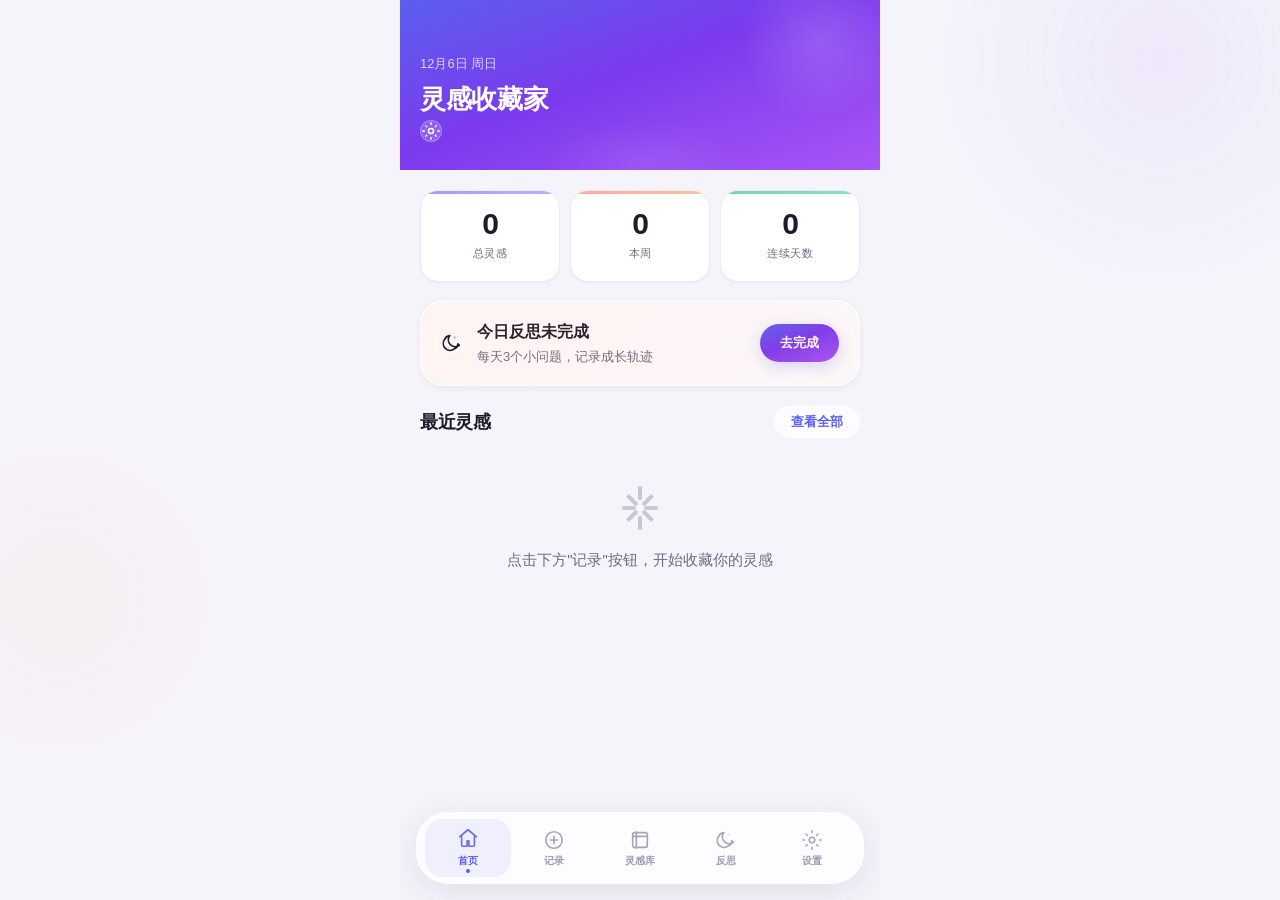
==== index.html @ c8e8cf6b "Initial commit: 灵感收藏家 PWA + Python proxy server - PWA frontend (HTML/CSS/JS) with Service Worker v14" ====
<!DOCTYPE html>
<html lang="zh-CN">
<head>
  <meta charset="UTF-8">
  <meta name="viewport" content="width=device-width, initial-scale=1.0, maximum-scale=1.0, user-scalable=no, viewport-fit=cover">
  <meta name="theme-color" content="#5B5FEF">
  <meta name="apple-mobile-web-app-capable" content="yes">
  <meta name="apple-mobile-web-app-status-bar-style" content="black-translucent">
  <title>灵感收藏家</title>
  <link rel="manifest" href="manifest.json">
  <link rel="stylesheet" href="css/style.css">
</head>
<body>
  <div id="app">
    <!-- ========== 首页 ========== -->
    <section class="page page--home active" id="page-home">
      <header class="page__header">
        <div class="header__greeting">
          <p class="header__date" id="home-date"></p>
          <h1 class="header__title">灵感收藏家</h1>
        </div>
        <div class="header__avatar" onclick="switchPage('settings')" data-icon="gear"></div>
      </header>

      <div class="page__body">
        <!-- 统计卡片 -->
        <div class="stats-row">
          <div class="stat-card">
            <span class="stat-card__num" id="stat-total">0</span>
            <span class="stat-card__label">总灵感</span>
          </div>
          <div class="stat-card">
            <span class="stat-card__num" id="stat-week">0</span>
            <span class="stat-card__label">本周</span>
          </div>
          <div class="stat-card">
            <span class="stat-card__num" id="stat-streak">0</span>
            <span class="stat-card__label">连续天数</span>
          </div>
        </div>

        <!-- 每日反思提醒 -->
        <div class="reminder-card" id="reminder-card">
          <div class="reminder-card__icon" data-icon="moon"></div>
          <div class="reminder-card__body">
            <h3>今日反思未完成</h3>
            <p>每天3个小问题，记录成长轨迹</p>
          </div>
          <button class="reminder-card__btn" onclick="switchPage('reflect')">去完成</button>
        </div>

        <!-- 最近灵感 -->
        <div class="section">
          <div class="section__head">
            <h2 class="section__title">最近灵感</h2>
            <button class="section__more" onclick="switchPage('library')">查看全部</button>
          </div>
          <div class="inspiration-list" id="home-recent-list">
            <!-- JS动态生成 -->
          </div>
        </div>
      </div>
    </section>

    <!-- ========== 快速记录 ========== -->
    <section class="page page--capture" id="page-capture">
      <header class="page__header">
        <h1 class="header__title">快速记录</h1>
      </header>

      <div class="page__body">
        <!-- 输入方式选择 -->
        <div class="capture-tabs">
          <button class="capture-tab active" data-tab="text">
            <span class="capture-tab__icon" data-icon="pen"></span>
            <span>文字</span>
          </button>
          <button class="capture-tab" data-tab="voice">
            <span class="capture-tab__icon" data-icon="mic"></span>
            <span>语音</span>
          </button>
          <button class="capture-tab" data-tab="image">
            <span class="capture-tab__icon" data-icon="photo"></span>
            <span>图片</span>
          </button>
        </div>

        <!-- 文字输入面板 -->
        <div class="capture-panel active" id="panel-text">
          <textarea class="capture-textarea" id="capture-text-input" placeholder="记录此刻的灵感、想法或见闻...&#10;粘贴链接会自动提取网页内容" rows="5"></textarea>
          <div class="capture-meta">
            <span class="capture-category-hint" id="text-category-hint">输入内容后将自动推荐分类</span>
          </div>
          <!-- 链接预览区域 -->
          <div class="link-preview" id="link-preview" style="display:none;">
            <div class="link-preview__loading">
              <span class="link-preview__spinner"></span>
              <span id="link-preview-status">正在解析链接内容...</span>
            </div>
            <div class="link-preview__card" id="link-preview-card" style="display:none;">
              <img class="link-preview__img" id="link-preview-img" alt="" onerror="this.style.display='none'">
              <div class="link-preview__body">
                <div class="link-preview__source" id="link-preview-source"></div>
                <h4 class="link-preview__title" id="link-preview-title"></h4>
                <p class="link-preview__desc" id="link-preview-desc"></p>
              </div>
            </div>
            <div class="link-preview__ai" id="link-preview-ai" style="display:none;">
              <span class="link-preview__ai-icon" data-icon="sparkle"></span>
              <span class="link-preview__ai-text">AI 正在分析内容...</span>
            </div>
          </div>
        </div>

        <!-- 语音输入面板 -->
        <div class="capture-panel" id="panel-voice">
          <div class="voice-area">
            <button class="voice-btn" id="voice-btn">
              <span class="voice-btn__icon" data-icon="mic"></span>
            </button>
            <p class="voice-area__hint" id="voice-hint">点击开始语音输入</p>
            <div class="voice-wave" id="voice-wave" style="display:none;">
              <span></span><span></span><span></span><span></span><span></span>
            </div>
            <div class="voice-result" id="voice-result" style="display:none;"></div>
          </div>
        </div>

        <!-- 图片输入面板 -->
        <div class="capture-panel" id="panel-image">
          <div class="image-area">
            <label class="image-upload">
              <input type="file" accept="image/*" id="image-input" hidden>
              <div class="image-upload__placeholder">
                <span class="image-upload__icon" data-icon="camera"></span>
                <p>点击拍照或选择图片</p>
              </div>
            </label>
            <div class="image-preview" id="image-preview" style="display:none;">
              <img id="image-preview-img" alt="预览">
              <button class="image-preview__remove" onclick="removeImage()" data-icon="x" data-icon-size="14"></button>
            </div>
            <textarea class="capture-textarea capture-textarea--sm" id="image-desc-input" placeholder="给图片加句描述（可选）..." rows="2"></textarea>
          </div>
        </div>

        <!-- 分类选择 -->
        <div class="category-picker">
          <label class="category-picker__label">分类</label>
          <div class="category-chips" id="category-chips">
            <!-- JS动态生成 -->
          </div>
        </div>

        <!-- 保存按钮 -->
        <button class="save-btn" id="save-btn" onclick="saveInspiration()">
          <span>保存灵感</span>
        </button>
      </div>
    </section>

    <!-- ========== 灵感库 ========== -->
    <section class="page page--library" id="page-library">
      <header class="page__header">
        <div class="header__row">
          <h1 class="header__title">灵感库</h1>
          <div class="header__actions">
            <button class="header__summary-btn" id="export-mode-btn" onclick="toggleExportMode()">
              <span class="summary-mode-btn__icon" data-icon="export_icon"></span>
              <span class="summary-mode-btn__text">导出</span>
            </button>
            <button class="header__summary-btn" id="summary-mode-btn" onclick="toggleSummaryMode()">
              <span class="summary-mode-btn__icon" data-icon="sparkle"></span>
              <span class="summary-mode-btn__text">AI总结</span>
            </button>
          </div>
        </div>
      </header>

      <div class="page__body">
        <!-- 搜索框 -->
        <div class="search-bar">
          <span class="search-bar__icon" data-icon="search"></span>
          <input type="text" id="search-input" placeholder="搜索灵感内容...">
        </div>

        <!-- 分类筛选 -->
        <div class="filter-chips" id="filter-chips">
          <button class="filter-chip active" data-filter="all">全部</button>
          <!-- JS动态生成其余分类 -->
        </div>

        <!-- 总结模式提示条 -->
        <div class="summary-banner" id="summary-banner" style="display:none;">
          <span class="summary-banner__icon" data-icon="sparkle"></span>
          <span>总结模式已开启 — 点击卡片选择要总结的灵感</span>
          <button class="summary-banner__close" onclick="toggleSummaryMode()">退出</button>
        </div>

        <!-- 导出模式提示条 -->
        <div class="summary-banner summary-banner--export" id="export-banner" style="display:none;">
          <span class="summary-banner__icon" data-icon="export_icon"></span>
          <span>导出模式已开启 — 点击卡片选择要导出的灵感</span>
          <button class="summary-banner__close" onclick="toggleExportMode()">退出</button>
        </div>

        <!-- 灵感列表 -->
        <div class="inspiration-list inspiration-list--full" id="library-list">
          <!-- JS动态生成 -->
        </div>

        <!-- 空状态 -->
        <div class="empty-state" id="library-empty" style="display:none;">
          <span class="empty-state__icon" data-icon="inbox" data-icon-size="48"></span>
          <p>还没有灵感，去记录第一个吧！</p>
        </div>

        <!-- 总结结果面板 -->
        <div class="summary-result" id="summary-result" style="display:none;">
          <div class="summary-result__head">
            <h3 class="summary-result__title">AI 总结</h3>
            <div class="summary-result__head-actions">
              <button class="summary-result__copy-btn" onclick="copySummaryResult()" title="复制总结" data-icon="copy" data-icon-size="16"></button>
              <button class="summary-result__close" onclick="closeSummaryResult()" title="关闭" data-icon="x" data-icon-size="16"></button>
            </div>
          </div>
          <div class="summary-result__body" id="summary-result-body"></div>
          <div class="summary-result__actions">
            <button class="summary-result__btn summary-result__btn--save" onclick="saveSummaryAsInspiration()" data-icon="book">保存为灵感</button>
          </div>
        </div>
      </div>

      <!-- 总结模式底部操作栏 -->
      <div class="summary-bar" id="summary-bar" style="display:none;">
        <span class="summary-bar__count" id="summary-bar-count">已选 0 条</span>
        <button class="summary-bar__btn" id="summary-bar-btn" disabled onclick="generateBatchSummary()">
          <span class="summary-bar__btn-icon" data-icon="sparkle"></span>
          生成总结
        </button>
      </div>

      <!-- 导出模式底部操作栏 -->
      <div class="summary-bar summary-bar--export" id="export-bar" style="display:none;">
        <span class="summary-bar__count" id="export-bar-count">已选 0 条</span>
        <div class="summary-bar__btns">
          <button class="summary-bar__btn summary-bar__btn--md" id="export-bar-md-btn" disabled onclick="batchDownloadMarkdown()">
            <span class="summary-bar__btn-icon" data-icon="document"></span>
            下载MD
          </button>
          <button class="summary-bar__btn summary-bar__btn--obsidian" id="export-bar-obsidian-btn" disabled onclick="batchExportToObsidian()">
            <span class="summary-bar__btn-icon" data-icon="book"></span>
            导出到Obsidian
          </button>
        </div>
      </div>
    </section>

    <!-- ========== 每日反思 ========== -->
    <section class="page page--reflect" id="page-reflect">
      <header class="page__header">
        <h1 class="header__title">每日反思</h1>
      </header>

      <div class="page__body">
        <div class="reflect-date" id="reflect-date"></div>

        <div class="reflect-questions" id="reflect-questions">
          <!-- JS动态生成 -->
        </div>

        <button class="save-btn" id="reflect-save-btn" onclick="saveReflection()">
          <span>保存今日反思</span>
        </button>

        <!-- 历史反思 -->
        <div class="section" style="margin-top:24px;">
          <h2 class="section__title">历史反思</h2>
          <div class="reflect-history" id="reflect-history">
            <!-- JS动态生成 -->
          </div>
        </div>
      </div>
    </section>

    <!-- ========== 设置 ========== -->
    <section class="page page--settings" id="page-settings">
      <header class="page__header">
        <h1 class="header__title">设置</h1>
      </header>

      <div class="page__body">
        <!-- AI 设置 -->
        <div class="settings-group">
          <div class="settings-group__title">AI 智能分析</div>
          <div class="settings-card">
            <div class="settings-row">
              <div class="settings-row__info">
                <span class="settings-row__label">启用 AI 分析</span>
                <span class="settings-row__desc">使用 DeepSeek 进行语义分类和内容摘要</span>
              </div>
              <label class="switch">
                <input type="checkbox" id="setting-ai-enabled" checked>
                <span class="switch__slider"></span>
              </label>
            </div>
            <div class="settings-row">
              <div class="settings-row__info">
                <span class="settings-row__label">启用 AI 批量总结</span>
                <span class="settings-row__desc">在灵感库中可选中多条灵感，生成智能总结（默认关闭）</span>
              </div>
              <label class="switch">
                <input type="checkbox" id="setting-batch-summary">
                <span class="switch__slider"></span>
              </label>
            </div>
          </div>

          <div class="settings-card">
            <div class="settings-row settings-row--column">
              <div class="settings-row__info">
                <span class="settings-row__label">DeepSeek API Key</span>
                <span class="settings-row__desc">在 platform.deepseek.com 获取，仅存储在本地</span>
              </div>
              <div class="api-key-input">
                <input type="password" id="setting-api-key" placeholder="sk-xxxxxxxx..." autocomplete="off">
                <button class="api-key-input__toggle" id="api-key-toggle-btn" onclick="toggleApiKeyVisibility()" data-icon="eye"></button>
              </div>
              <div class="api-key-actions">
                <button class="api-key-actions__btn api-key-actions__btn--test" id="test-api-btn" onclick="testApiConnection()">测试连接</button>
                <button class="api-key-actions__btn api-key-actions__btn--save" onclick="saveApiKey()">保存</button>
              </div>
              <div class="api-key-status" id="api-key-status"></div>
            </div>
          </div>
        </div>

        <!-- Obsidian 知识库 -->
        <div class="settings-group">
          <div class="settings-group__title">Obsidian 知识库</div>
          <div class="settings-card">
            <div class="settings-row">
              <div class="settings-row__info">
                <span class="settings-row__label">启用 Obsidian 导出</span>
                <span class="settings-row__desc">将灵感导出为 Markdown 笔记到 Obsidian（需安装 Obsidian App）</span>
              </div>
              <label class="switch">
                <input type="checkbox" id="setting-obsidian-enabled">
                <span class="switch__slider"></span>
              </label>
            </div>
            <div class="settings-row settings-row--column">
              <div class="settings-row__info">
                <span class="settings-row__label">Vault 名称</span>
                <span class="settings-row__desc">Obsidian 中打开的库名称（区分大小写，留空则用当前打开的库）</span>
              </div>
              <input type="text" id="setting-obsidian-vault" placeholder="例如：MyVault" autocomplete="off" style="width:100%;padding:10px 14px;border-radius:var(--r-sm);border:1px solid var(--border);background:var(--glass-bg);font-size:14px;color:var(--text-primary);margin-top:8px;">
            </div>
            <div class="settings-row settings-row--column">
              <div class="settings-row__info">
                <span class="settings-row__label">笔记目录</span>
                <span class="settings-row__desc">笔记存放的文件夹路径（留空则放根目录，如：灵感收藏/每日）</span>
              </div>
              <input type="text" id="setting-obsidian-folder" placeholder="例如：灵感收藏" autocomplete="off" style="width:100%;padding:10px 14px;border-radius:var(--r-sm);border:1px solid var(--border);background:var(--glass-bg);font-size:14px;color:var(--text-primary);margin-top:8px;">
            </div>
            <div class="api-key-actions">
              <button class="api-key-actions__btn api-key-actions__btn--test" onclick="testObsidianUri()">测试连接</button>
              <button class="api-key-actions__btn api-key-actions__btn--save" onclick="saveObsidianSettings()">保存</button>
            </div>
            <div class="api-key-status" id="obsidian-status"></div>
          </div>
        </div>

        <!-- 关于 -->
        <div class="settings-group">
          <div class="settings-group__title">关于</div>
          <div class="settings-card">
            <div class="settings-row">
              <span class="settings-row__label">版本</span>
              <span class="settings-row__value">v2.0</span>
            </div>
            <div class="settings-row">
              <span class="settings-row__label">AI 引擎</span>
              <span class="settings-row__value" id="settings-ai-engine">未配置</span>
            </div>
            <div class="settings-row">
              <span class="settings-row__label">数据存储</span>
              <span class="settings-row__value">本地浏览器</span>
            </div>
            <div class="settings-row">
              <span class="settings-row__label">页面地址</span>
              <span class="settings-row__value" id="settings-page-url" style="font-size:12px;word-break:break-all">--</span>
            </div>
          </div>
        </div>

        <!-- 链接解析诊断 -->
        <div class="settings-group">
          <div class="settings-group__title">链接解析诊断</div>
          <div class="settings-card">
            <button class="settings-action-btn" onclick="runLinkDiagnostic()"><span class="btn-icon" data-icon="stethoscope"></span> 运行链接解析诊断</button>
            <div id="diagnostic-result" style="display:none;margin-top:12px;padding:12px;border-radius:12px;background:var(--glass-bg);font-size:13px;line-height:1.8;white-space:pre-wrap;word-break:break-all;"></div>
          </div>
          <div class="settings-card">
            <button class="settings-action-btn settings-action-btn--danger" onclick="forceResetApp()"><span class="btn-icon" data-icon="refresh"></span> 强制重置应用（清除SW+缓存）</button>
          </div>
        </div>

        <!-- 数据管理 -->
        <div class="settings-group">
          <div class="settings-group__title">数据管理</div>
          <div class="settings-card">
            <button class="settings-action-btn" onclick="exportData()"><span class="btn-icon" data-icon="export_icon"></span> 导出全部数据</button>
            <button class="settings-action-btn settings-action-btn--danger" onclick="clearAllData()"><span class="btn-icon" data-icon="trash"></span> 清空所有数据</button>
          </div>
        </div>
      </div>
    </section>

    <!-- ========== 底部导航 ========== -->
    <nav class="bottom-nav">
      <button class="nav-item active" data-page="home" onclick="switchPage('home')">
        <span class="nav-item__icon" data-icon="home"></span>
        <span class="nav-item__label">首页</span>
      </button>
      <button class="nav-item" data-page="capture" onclick="switchPage('capture')">
        <span class="nav-item__icon" data-icon="plus"></span>
        <span class="nav-item__label">记录</span>
      </button>
      <button class="nav-item" data-page="library" onclick="switchPage('library')">
        <span class="nav-item__icon" data-icon="book"></span>
        <span class="nav-item__label">灵感库</span>
      </button>
      <button class="nav-item" data-page="reflect" onclick="switchPage('reflect')">
        <span class="nav-item__icon" data-icon="moon"></span>
        <span class="nav-item__label">反思</span>
      </button>
      <button class="nav-item" data-page="settings" onclick="switchPage('settings')">
        <span class="nav-item__icon" data-icon="gear"></span>
        <span class="nav-item__label">设置</span>
      </button>
    </nav>
  </div>

  <!-- Toast提示 -->
  <div class="toast" id="toast"></div>

  <script src="js/icons.js"></script>
  <script src="js/app.js"></script>
</body>
</html>
---- css/style.css ----
/* ========================================
   灵感收藏家 v3 — Glassmorphism+Neumorphism
   设计参考: awwwards 2026 trends
   ======================================== */

/* ===== 设计令牌 ===== */
:root {
  /* 主色 — 深邃靛紫 */
  --primary: #5B5FEF;
  --primary-dark: #4A4FD6;
  --primary-light: #8185F4;
  --primary-glow: rgba(91,95,239,0.12);

  /* 强调色 — 暖珊瑚 */
  --accent: #FF6B6B;
  --accent-light: #FF8E8E;

  /* 表面 */
  --bg: #F6F4FB;
  --bg-warm: #FDF7F2;
  --card: #FFFFFF;
  --card-hover: #FAFAFD;
  --glass: rgba(255,255,255,0.72);
  --glass-border: rgba(255,255,255,0.55);
  --glass-shadow: 0 8px 32px rgba(30,27,46,0.08);

  /* 文字 */
  --text: #1E1B2E;
  --text-secondary: #6E6A85;
  --text-tertiary: #9E9AB5;
  --text-inverse: #FFFFFF;

  /* 边框 */
  --border: #EDEAF3;
  --border-focus: #5B5FEF;

  /* 渐变 */
  --gradient-hero: linear-gradient(160deg, #5B5FEF 0%, #7C3AED 45%, #A855F7 100%);
  --gradient-warm: linear-gradient(135deg, #FF6B6B 0%, #FF9A56 100%);
  --gradient-success: linear-gradient(135deg, #10B981 0%, #34D399 100%);
  --gradient-card-1: linear-gradient(135deg, #EEF2FF 0%, #F5F3FF 100%);
  --gradient-card-2: linear-gradient(135deg, #FFF7ED 0%, #FFF1F2 100%);
  --gradient-card-3: linear-gradient(135deg, #F0FDF4 0%, #ECFEFF 100%);

  /* 阴影令牌 — neumorphism */
  --shadow-xs: 0 1px 2px rgba(30,27,46,0.05);
  --shadow-sm: 0 2px 8px rgba(30,27,46,0.06);
  --shadow-md: 0 4px 16px rgba(30,27,46,0.08);
  --shadow-lg: 0 8px 32px rgba(30,27,46,0.10);
  --shadow-xl: 0 16px 48px rgba(30,27,46,0.12);
  --shadow-neu: 6px 6px 16px rgba(30,27,46,0.08), -6px -6px 16px rgba(255,255,255,0.9);
  --shadow-neu-inset: inset 4px 4px 10px rgba(30,27,46,0.06), inset -4px -4px 10px rgba(255,255,255,0.8);
  --shadow-glow: 0 0 40px rgba(91,95,239,0.15);

  /* 圆角 */
  --r-xs: 8px;
  --r-sm: 12px;
  --r-md: 18px;
  --r-lg: 24px;
  --r-xl: 32px;
  --r-full: 9999px;

  /* 布局 */
  --nav-h: 72px;
  --safe-bottom: env(safe-area-inset-bottom, 0px);
  --page-pad: 20px;
  --max-w: 480px;
}

/* ===== 全局基础 ===== */
* {
  margin: 0;
  padding: 0;
  box-sizing: border-box;
  -webkit-tap-highlight-color: transparent;
}

html, body {
  height: 100%;
  overflow: hidden;
  font-family: -apple-system, BlinkMacSystemFont, 'Inter', 'SF Pro Display',
               'PingFang SC', 'Hiragino Sans GB', 'Microsoft YaHei',
               'Noto Sans SC', sans-serif;
  background: var(--bg);
  color: var(--text);
  -webkit-font-smoothing: antialiased;
  -moz-osx-font-smoothing: grayscale;
  user-select: none;
  font-size: 15px;
  line-height: 1.6;
}

/* 背景装饰 — 柔和光晕 */
body::before {
  content: '';
  position: fixed;
  top: -180px;
  right: -120px;
  width: 480px;
  height: 480px;
  background: radial-gradient(circle, rgba(124,58,237,0.06) 0%, transparent 70%);
  pointer-events: none;
  z-index: 0;
}

body::after {
  content: '';
  position: fixed;
  bottom: 100px;
  left: -140px;
  width: 400px;
  height: 400px;
  background: radial-gradient(circle, rgba(255,154,86,0.05) 0%, transparent 70%);
  pointer-events: none;
  z-index: 0;
}

#app {
  height: 100%;
  position: relative;
  max-width: var(--max-w);
  margin: 0 auto;
  background: var(--bg);
  overflow: hidden;
  z-index: 1;
}

/* ===== 玻璃质感 SVG 图标系统 ===== */
.glass-icon {
  display: inline-flex;
  align-items: center;
  justify-content: center;
  vertical-align: middle;
  flex-shrink: 0;
  position: relative;
}

.glass-icon svg {
  width: 100%;
  height: 100%;
  display: block;
}

.glass-icon--fallback {
  background: rgba(30,27,46,0.06);
  border-radius: 6px;
  font-size: 14px;
  font-weight: 700;
  color: var(--text-tertiary);
}

/* 按钮内联图标 */
.btn-icon {
  display: inline-flex;
  align-items: center;
  justify-content: center;
  vertical-align: middle;
  margin-right: 2px;
}

.btn-icon .glass-icon {
  width: 18px !important;
  height: 18px !important;
}

/* 图标在透明背景容器内（头部导航等） */
.header__avatar .glass-icon,
.nav-item .glass-icon {
  opacity: 0.9;
}

/* 分类芯片内的图标 */
.category-chip .glass-icon,
.filter-chip .glass-icon {
  width: 16px !important;
  height: 16px !important;
}

/* 卡片分类标签内的图标 */
.inspiration-card__category .glass-icon {
  width: 14px !important;
  height: 14px !important;
}

/* ===== 页面切换动画 ===== */
.page {
  position: absolute;
  top: 0;
  left: 0;
  right: 0;
  bottom: 0;
  display: none;
  flex-direction: column;
  background: var(--bg);
}

.page.active {
  display: flex;
  animation: pageIn 0.35s cubic-bezier(0.22, 0.61, 0.36, 1);
}

@keyframes pageIn {
  from { opacity: 0; transform: translateY(16px) scale(0.98); }
  to   { opacity: 1; transform: translateY(0) scale(1); }
}

/* ===== 页面头部 — 渐变英雄区 ===== */
.page__header {
  background: var(--gradient-hero);
  padding: 54px var(--page-pad) 28px;
  color: var(--text-inverse);
  flex-shrink: 0;
  position: relative;
  overflow: hidden;
}

/* 头部装饰光点 */
.page__header::before {
  content: '';
  position: absolute;
  top: -40px;
  right: -20px;
  width: 160px;
  height: 160px;
  background: radial-gradient(circle, rgba(255,255,255,0.15) 0%, transparent 70%);
  border-radius: 50%;
  pointer-events: none;
}

.page__header::after {
  content: '';
  position: absolute;
  bottom: -30px;
  left: 30%;
  width: 200px;
  height: 80px;
  background: radial-gradient(ellipse, rgba(255,255,255,0.08) 0%, transparent 70%);
  pointer-events: none;
}

.header__title {
  font-size: 26px;
  font-weight: 800;
  letter-spacing: -0.3px;
  position: relative;
  z-index: 1;
}

.header__date {
  font-size: 13px;
  opacity: 0.75;
  margin-bottom: 4px;
  font-weight: 500;
  font-variant-numeric: tabular-nums;
  position: relative;
  z-index: 1;
}

.header__greeting {
  flex: 1;
  position: relative;
  z-index: 1;
}

.header__avatar {
  width: 44px;
  height: 44px;
  border-radius: 50%;
  background: rgba(255,255,255,0.18);
  backdrop-filter: blur(10px);
  -webkit-backdrop-filter: blur(10px);
  border: 1px solid rgba(255,255,255,0.25);
  display: flex;
  align-items: center;
  justify-content: center;
  font-size: 20px;
  flex-shrink: 0;
  cursor: pointer;
  transition: transform 0.2s, background 0.2s;
  position: relative;
  z-index: 1;
}

.header__avatar:active {
  transform: scale(0.92);
  background: rgba(255,255,255,0.28);
}

/* ===== 页面主体 ===== */
.page__body {
  flex: 1;
  overflow-y: auto;
  -webkit-overflow-scrolling: touch;
  padding: var(--page-pad) var(--page-pad) calc(var(--nav-h) + var(--safe-bottom) + 24px);
  scroll-behavior: smooth;
}

.page__body::-webkit-scrollbar { display: none; }

/* ===== 统计卡片 ===== */
.stats-row {
  display: grid;
  grid-template-columns: repeat(3, 1fr);
  gap: 10px;
  margin-bottom: 18px;
}

.stat-card {
  background: var(--card);
  border-radius: var(--r-md);
  padding: 18px 10px;
  text-align: center;
  box-shadow: var(--shadow-xs);
  border: 1px solid var(--border);
  transition: transform 0.2s, box-shadow 0.2s;
  position: relative;
  overflow: hidden;
}

.stat-card::after {
  content: '';
  position: absolute;
  top: 0;
  left: 0;
  right: 0;
  height: 3px;
  border-radius: 3px 3px 0 0;
  opacity: 0.6;
}

.stat-card:first-child::after  { background: linear-gradient(90deg, #5B5FEF, #8185F4); }
.stat-card:nth-child(2)::after { background: linear-gradient(90deg, #FF6B6B, #FF9A56); }
.stat-card:last-child::after   { background: linear-gradient(90deg, #10B981, #34D399); }

.stat-card:active {
  transform: scale(0.97);
  box-shadow: var(--shadow-neu-inset);
}

.stat-card__num {
  display: block;
  font-size: 30px;
  font-weight: 900;
  color: var(--text);
  line-height: 1;
  letter-spacing: -1px;
  font-variant-numeric: tabular-nums;
}

.stat-card__label {
  display: block;
  font-size: 11px;
  color: var(--text-secondary);
  margin-top: 6px;
  font-weight: 500;
  text-transform: uppercase;
  letter-spacing: 0.5px;
}

/* ===== 提醒卡片 — Glassmorphism ===== */
.reminder-card {
  display: flex;
  align-items: center;
  gap: 14px;
  background: var(--glass);
  backdrop-filter: blur(20px);
  -webkit-backdrop-filter: blur(20px);
  border: 1px solid var(--glass-border);
  border-radius: var(--r-lg);
  padding: 18px 20px;
  margin-bottom: 20px;
  box-shadow: var(--shadow-sm);
  transition: all 0.3s cubic-bezier(0.22, 0.61, 0.36, 1);
  position: relative;
  overflow: hidden;
}

.reminder-card::before {
  content: '';
  position: absolute;
  top: 0; left: 0; right: 0; bottom: 0;
  background: linear-gradient(135deg, rgba(255,154,86,0.08) 0%, rgba(255,107,107,0.04) 100%);
  pointer-events: none;
  border-radius: var(--r-lg);
}

.reminder-card.done {
  background: rgba(16,185,129,0.08);
  backdrop-filter: blur(20px);
  -webkit-backdrop-filter: blur(20px);
  border-color: rgba(16,185,129,0.2);
}

.reminder-card.done::before {
  background: linear-gradient(135deg, rgba(16,185,129,0.06) 0%, rgba(52,211,153,0.03) 100%);
}

.reminder-card__icon {
  font-size: 34px;
  flex-shrink: 0;
  width: 52px;
  height: 52px;
  display: flex;
  align-items: center;
  justify-content: center;
  background: rgba(255,255,255,0.5);
  border-radius: var(--r-md);
  box-shadow: var(--shadow-neu-inset);
}

.reminder-card__body { flex: 1; }

.reminder-card__body h3 {
  font-size: 16px;
  font-weight: 700;
  color: var(--text);
  margin-bottom: 2px;
}

.reminder-card__body p {
  font-size: 13px;
  color: var(--text-secondary);
}

.reminder-card__btn {
  background: var(--gradient-hero);
  color: #fff;
  border: none;
  border-radius: var(--r-full);
  padding: 10px 20px;
  font-size: 13px;
  font-weight: 700;
  cursor: pointer;
  white-space: nowrap;
  box-shadow: 0 4px 16px rgba(91,95,239,0.25);
  transition: transform 0.15s, box-shadow 0.15s;
}

.reminder-card__btn:active {
  transform: scale(0.95);
  box-shadow: 0 2px 8px rgba(91,95,239,0.2);
}

/* ===== 通用区块 ===== */
.section {
  margin-bottom: 20px;
}

.section__head {
  display: flex;
  align-items: center;
  justify-content: space-between;
  margin-bottom: 14px;
}

.section__title {
  font-size: 18px;
  font-weight: 800;
  color: var(--text);
  letter-spacing: -0.3px;
}

.section__more {
  background: var(--glass);
  backdrop-filter: blur(12px);
  -webkit-backdrop-filter: blur(12px);
  border: 1px solid var(--glass-border);
  border-radius: var(--r-full);
  color: var(--primary);
  font-size: 13px;
  font-weight: 600;
  cursor: pointer;
  padding: 6px 16px;
  transition: all 0.2s;
}

.section__more:active {
  background: var(--primary-glow);
  transform: scale(0.96);
}

/* ===== 灵感卡片 — 全新设计 ===== */
.inspiration-list {
  display: flex;
  flex-direction: column;
  gap: 12px;
}

.inspiration-card {
  background: var(--card);
  border-radius: var(--r-lg);
  padding: 16px 18px;
  box-shadow: var(--shadow-xs);
  border: 1px solid var(--border);
  cursor: pointer;
  position: relative;
  transition: transform 0.2s cubic-bezier(0.22, 0.61, 0.36, 1),
              box-shadow 0.2s cubic-bezier(0.22, 0.61, 0.36, 1);
  overflow: hidden;
}

.inspiration-card::after {
  content: '';
  position: absolute;
  left: 0; top: 0; bottom: 0;
  width: 4px;
  border-radius: 0 4px 4px 0;
  transition: width 0.25s ease;
}

.inspiration-card:active {
  transform: scale(0.98);
  box-shadow: var(--shadow-md);
}

.inspiration-card:hover .delete-btn,
.inspiration-card:active .delete-btn {
  opacity: 1;
}

.inspiration-card__head {
  display: flex;
  align-items: center;
  margin-bottom: 8px;
  padding-right: 28px; /* 为选择模式复选框留空间 */
}

.inspiration-card__category {
  display: inline-flex;
  align-items: center;
  gap: 5px;
  font-size: 11px;
  font-weight: 700;
  padding: 5px 12px;
  border-radius: var(--r-full);
  letter-spacing: 0.3px;
  text-transform: uppercase;
}

.inspiration-card__footer {
  display: flex;
  align-items: center;
  padding-top: 10px;
  margin-top: 4px;
}

.inspiration-card__time {
  font-size: 11px;
  color: var(--text-tertiary);
  font-variant-numeric: tabular-nums;
}

.inspiration-card__content {
  font-size: 14px;
  line-height: 1.65;
  color: var(--text);
  word-break: break-word;
}

/* 总结卡片内的 Markdown 样式 */
.inspiration-card__summary h2,
.inspiration-card__summary h3 {
  font-size: 14px;
  font-weight: 800;
  margin: 12px 0 6px;
  color: var(--text);
}

.inspiration-card__summary h2:first-child,
.inspiration-card__summary h3:first-child {
  margin-top: 0;
}

.inspiration-card__summary ul,
.inspiration-card__summary ol {
  padding-left: 18px;
  margin: 6px 0;
}

.inspiration-card__summary li {
  margin-bottom: 3px;
  font-size: 13.5px;
}

.inspiration-card__summary p {
  margin: 6px 0;
}

.inspiration-card__summary strong {
  color: var(--text);
  font-weight: 800;
}

.inspiration-card__summary table {
  width: 100%;
  border-collapse: collapse;
  margin: 8px 0;
  font-size: 12px;
}

.inspiration-card__summary th,
.inspiration-card__summary td {
  border: 1px solid var(--border);
  padding: 5px 8px;
  text-align: left;
}

.inspiration-card__summary th {
  background: var(--bg);
  font-weight: 700;
  font-size: 12px;
}

.inspiration-card__summary code {
  background: var(--bg);
  padding: 1px 5px;
  border-radius: 3px;
  font-size: 12.5px;
}

.inspiration-card__image {
  width: 100%;
  border-radius: var(--r-sm);
  margin-top: 10px;
  max-height: 220px;
  object-fit: cover;
}

.inspiration-card__actions {
  display: flex;
  gap: 20px;
  margin-top: 12px;
  padding-top: 12px;
  border-top: 1px solid var(--border);
}

.inspiration-card__action {
  background: none;
  border: none;
  font-size: 12px;
  font-weight: 600;
  color: var(--text-secondary);
  cursor: pointer;
  display: flex;
  align-items: center;
  gap: 5px;
  padding: 4px 8px;
  border-radius: var(--r-xs);
  transition: all 0.15s;
}

.inspiration-card__action:active {
  color: var(--primary);
  background: var(--primary-glow);
}

/* 卡片删除按钮 */
.inspiration-card .delete-btn {
  position: absolute;
  top: 10px;
  right: 12px;
  width: 28px;
  height: 28px;
  border-radius: 50%;
  border: none;
  background: rgba(30,27,46,0.04);
  color: var(--text-tertiary);
  font-size: 14px;
  cursor: pointer;
  opacity: 0;
  transition: opacity 0.2s, background 0.15s, color 0.15s;
  display: flex;
  align-items: center;
  justify-content: center;
}

.inspiration-card .delete-btn:active {
  background: rgba(255,107,107,0.12);
  color: #FF6B6B;
}

/* ===== 底部导航 — 浮动胶囊 ===== */
.bottom-nav {
  position: absolute;
  bottom: calc(12px + var(--safe-bottom));
  left: 16px;
  right: 16px;
  height: var(--nav-h);
  background: var(--glass);
  backdrop-filter: blur(24px);
  -webkit-backdrop-filter: blur(24px);
  border: 1px solid var(--glass-border);
  border-radius: var(--r-xl);
  display: flex;
  align-items: stretch;
  padding: 6px 8px;
  box-shadow: var(--shadow-lg);
  z-index: 100;
}

.nav-item {
  flex: 1;
  background: transparent;
  border: none;
  display: flex;
  flex-direction: column;
  align-items: center;
  justify-content: center;
  gap: 3px;
  cursor: pointer;
  color: var(--text-tertiary);
  border-radius: var(--r-md);
  transition: all 0.25s cubic-bezier(0.22, 0.61, 0.36, 1);
  position: relative;
  font-weight: 600;
}

.nav-item.active {
  color: var(--primary);
  background: rgba(91,95,239,0.08);
}

.nav-item__icon {
  font-size: 22px;
  line-height: 1;
  transition: transform 0.25s cubic-bezier(0.22, 0.61, 0.36, 1);
}

.nav-item.active .nav-item__icon {
  transform: translateY(-2px);
}

.nav-item__label {
  font-size: 10px;
  letter-spacing: 0.3px;
}

/* 激活指示器（小圆点） */
.nav-item.active::after {
  content: '';
  position: absolute;
  bottom: 4px;
  width: 4px;
  height: 4px;
  border-radius: 50%;
  background: var(--primary);
}

/* ===== 记录页面 ===== */

/* 输入方式Tabs — 新拟态 */
.capture-tabs {
  display: flex;
  gap: 8px;
  margin-bottom: 18px;
}

.capture-tab {
  flex: 1;
  background: var(--card);
  border: 1px solid var(--border);
  border-radius: var(--r-md);
  padding: 14px 6px;
  display: flex;
  flex-direction: column;
  align-items: center;
  gap: 5px;
  cursor: pointer;
  transition: all 0.25s cubic-bezier(0.22, 0.61, 0.36, 1);
  color: var(--text-secondary);
  font-size: 12px;
  font-weight: 700;
  position: relative;
}

.capture-tab__icon {
  font-size: 22px;
  transition: transform 0.3s;
}

.capture-tab.active {
  border-color: var(--primary);
  color: var(--primary);
  background: rgba(91,95,239,0.04);
  box-shadow: 0 4px 16px rgba(91,95,239,0.1);
  transform: translateY(-2px);
}

.capture-tab.active .capture-tab__icon {
  transform: scale(1.1);
}

.capture-tab:active {
  transform: scale(0.96);
}

/* 记录面板 */
.capture-panel {
  display: none;
  background: var(--card);
  border-radius: var(--r-lg);
  padding: 18px;
  margin-bottom: 16px;
  border: 1px solid var(--border);
  box-shadow: var(--shadow-xs);
  transition: all 0.3s ease;
}

.capture-panel.active { display: block; }

.capture-textarea {
  width: 100%;
  border: none;
  outline: none;
  resize: none;
  font-size: 15px;
  line-height: 1.7;
  font-family: inherit;
  color: var(--text);
  background: transparent;
}

.capture-textarea::placeholder { color: var(--text-tertiary); }

.capture-textarea--sm {
  margin-top: 14px;
  font-size: 14px;
}

.capture-meta {
  margin-top: 12px;
  padding-top: 12px;
  border-top: 1px solid var(--border);
}

.capture-category-hint {
  font-size: 12px;
  color: var(--text-secondary);
  font-weight: 500;
}

/* ===== 语音录制区域 ===== */
.voice-area {
  display: flex;
  flex-direction: column;
  align-items: center;
  padding: 24px 0;
  gap: 18px;
}

.voice-btn {
  width: 88px;
  height: 88px;
  border-radius: 50%;
  border: none;
  background: var(--gradient-hero);
  color: #fff;
  font-size: 34px;
  display: flex;
  align-items: center;
  justify-content: center;
  cursor: pointer;
  box-shadow: 0 8px 32px rgba(91,95,239,0.3);
  transition: transform 0.2s cubic-bezier(0.22, 0.61, 0.36, 1),
              box-shadow 0.2s;
}

.voice-btn:active {
  transform: scale(0.93);
  box-shadow: 0 4px 16px rgba(91,95,239,0.25);
}

.voice-btn.recording {
  animation: voicePulse 1.4s infinite;
  background: var(--gradient-warm);
  box-shadow: 0 8px 32px rgba(255,107,107,0.35);
}

@keyframes voicePulse {
  0%, 100% { transform: scale(1); }
  50% { transform: scale(1.08); }
}

.voice-area__hint {
  font-size: 14px;
  color: var(--text-secondary);
  font-weight: 500;
}

.voice-wave {
  display: flex;
  align-items: flex-end;
  gap: 4px;
  height: 36px;
}

.voice-wave span {
  display: block;
  width: 4px;
  background: var(--primary-light);
  border-radius: 2px;
  animation: voiceWave 0.7s infinite ease-in-out alternate;
}

.voice-wave span:nth-child(1) { height: 10px; animation-delay: 0s; }
.voice-wave span:nth-child(2) { height: 18px; animation-delay: 0.1s; }
.voice-wave span:nth-child(3) { height: 28px; animation-delay: 0.2s; }
.voice-wave span:nth-child(4) { height: 18px; animation-delay: 0.3s; }
.voice-wave span:nth-child(5) { height: 10px; animation-delay: 0.4s; }

@keyframes voiceWave {
  from { transform: scaleY(1); }
  to { transform: scaleY(1.8); }
}

.voice-result {
  width: 100%;
  background: var(--bg);
  border-radius: var(--r-sm);
  padding: 14px;
  font-size: 14px;
  line-height: 1.7;
  color: var(--text);
  min-height: 48px;
}

/* ===== 图片上传区域 ===== */
.image-area {
  display: flex;
  flex-direction: column;
  gap: 14px;
}

.image-upload { display: block; cursor: pointer; }

.image-upload__placeholder {
  border: 2px dashed var(--border);
  border-radius: var(--r-md);
  padding: 40px 20px;
  text-align: center;
  color: var(--text-secondary);
  transition: all 0.2s;
}

.image-upload__placeholder:active {
  border-color: var(--primary);
  background: rgba(91,95,239,0.03);
}

.image-upload__icon {
  font-size: 40px;
  display: inline-flex;
  margin: 0 auto 10px;
}

.image-upload__placeholder p {
  font-size: 14px;
  font-weight: 500;
}

.image-preview {
  position: relative;
  border-radius: var(--r-md);
  overflow: hidden;
}

.image-preview img {
  width: 100%;
  display: block;
  border-radius: var(--r-md);
  max-height: 240px;
  object-fit: cover;
}

.image-preview__remove {
  position: absolute;
  top: 10px;
  right: 10px;
  width: 30px;
  height: 30px;
  border-radius: 50%;
  border: none;
  background: rgba(0,0,0,0.45);
  backdrop-filter: blur(8px);
  -webkit-backdrop-filter: blur(8px);
  color: #fff;
  cursor: pointer;
  display: flex;
  align-items: center;
  justify-content: center;
  transition: background 0.15s;
}

.image-preview__remove .glass-icon {
  color: #fff;
}

.image-preview__remove:active {
  background: rgba(0,0,0,0.65);
}

/* ===== 分类选择器 ===== */
.category-picker {
  margin-bottom: 18px;
}

.category-picker__label {
  display: block;
  font-size: 13px;
  font-weight: 700;
  margin-bottom: 10px;
  color: var(--text);
  letter-spacing: 0.3px;
}

.category-chips {
  display: flex;
  flex-wrap: wrap;
  gap: 8px;
}

.category-chip {
  display: inline-flex;
  align-items: center;
  gap: 5px;
  padding: 10px 16px;
  border-radius: var(--r-full);
  border: 1px solid var(--border);
  background: var(--card);
  font-size: 13px;
  font-weight: 600;
  cursor: pointer;
  transition: all 0.2s cubic-bezier(0.22, 0.61, 0.36, 1);
  color: var(--text-secondary);
}

.category-chip.selected {
  border-color: var(--primary);
  background: var(--primary-glow);
  color: var(--primary);
  box-shadow: 0 2px 12px rgba(91,95,239,0.08);
}

.category-chip:active {
  transform: scale(0.95);
}

/* ===== 主保存按钮 ===== */
.save-btn {
  width: 100%;
  padding: 16px;
  border: none;
  border-radius: var(--r-md);
  background: var(--gradient-hero);
  color: #fff;
  font-size: 16px;
  font-weight: 800;
  cursor: pointer;
  box-shadow: 0 8px 28px rgba(91,95,239,0.3);
  transition: transform 0.2s cubic-bezier(0.22, 0.61, 0.36, 1),
              box-shadow 0.2s;
  letter-spacing: 0.5px;
  position: relative;
  overflow: hidden;
}

.save-btn::after {
  content: '';
  position: absolute;
  top: 0; left: 0; right: 0; bottom: 0;
  background: linear-gradient(180deg, rgba(255,255,255,0.12) 0%, transparent 50%);
  border-radius: var(--r-md);
  pointer-events: none;
}

.save-btn:active {
  transform: scale(0.97);
  box-shadow: 0 4px 16px rgba(91,95,239,0.2);
}

.save-btn:disabled {
  opacity: 0.45;
  transform: none;
}

/* ===== 灵感库 — 搜索栏 ===== */
.search-bar {
  display: flex;
  align-items: center;
  gap: 10px;
  background: var(--card);
  border-radius: var(--r-md);
  padding: 12px 16px;
  margin-bottom: 16px;
  border: 1px solid var(--border);
  box-shadow: var(--shadow-xs);
  transition: border-color 0.2s, box-shadow 0.2s;
}

.search-bar:focus-within {
  border-color: var(--primary);
  box-shadow: 0 0 0 3px var(--primary-glow);
}

.search-bar__icon {
  font-size: 18px;
  color: var(--text-tertiary);
  flex-shrink: 0;
}

.search-bar input {
  flex: 1;
  border: none;
  outline: none;
  font-size: 15px;
  font-family: inherit;
  background: transparent;
  color: var(--text);
}

.search-bar input::placeholder {
  color: var(--text-tertiary);
}

/* 筛选芯片 */
.filter-chips {
  display: flex;
  gap: 8px;
  margin-bottom: 18px;
  overflow-x: auto;
  -webkit-overflow-scrolling: touch;
  padding-bottom: 2px;
  scrollbar-width: none;
}

.filter-chips::-webkit-scrollbar { display: none; }

.filter-chip {
  display: inline-flex;
  align-items: center;
  gap: 5px;
  padding: 9px 18px;
  border-radius: var(--r-full);
  border: 1px solid var(--border);
  background: var(--card);
  font-size: 13px;
  font-weight: 600;
  cursor: pointer;
  white-space: nowrap;
  color: var(--text-secondary);
  transition: all 0.2s cubic-bezier(0.22, 0.61, 0.36, 1);
}

.filter-chip.active {
  background: var(--primary);
  border-color: var(--primary);
  color: #fff;
  box-shadow: 0 4px 16px rgba(91,95,239,0.25);
}

.filter-chip:active {
  transform: scale(0.95);
}

/* 空状态 */
.empty-state {
  text-align: center;
  padding: 80px 24px;
  color: var(--text-tertiary);
}

.empty-state__icon {
  display: inline-flex;
  align-items: center;
  justify-content: center;
  margin: 0 auto 16px;
  opacity: 0.5;
}

.empty-state p {
  font-size: 15px;
  font-weight: 500;
  color: var(--text-secondary);
}

/* ===== 每日反思 ===== */
.reflect-date {
  text-align: center;
  font-size: 15px;
  color: var(--text-secondary);
  margin-bottom: 20px;
  font-weight: 700;
  padding: 10px 20px;
  background: var(--card);
  border-radius: var(--r-full);
  border: 1px solid var(--border);
  display: inline-block;
  margin-left: auto;
  margin-right: auto;
  display: table;
}

.reflect-questions {
  display: flex;
  flex-direction: column;
  gap: 16px;
}

.reflect-question {
  background: var(--card);
  border-radius: var(--r-lg);
  padding: 20px;
  border: 1px solid var(--border);
  box-shadow: var(--shadow-xs);
  transition: box-shadow 0.25s;
}

.reflect-question:focus-within {
  box-shadow: var(--shadow-md);
  border-color: var(--primary-light);
}

.reflect-question__num {
  display: inline-flex;
  align-items: center;
  justify-content: center;
  width: 32px;
  height: 32px;
  border-radius: 10px;
  background: var(--gradient-hero);
  color: #fff;
  font-size: 15px;
  font-weight: 800;
  margin-bottom: 10px;
  box-shadow: 0 4px 12px rgba(91,95,239,0.25);
}

.reflect-question__title {
  font-size: 16px;
  font-weight: 700;
  margin-bottom: 12px;
  line-height: 1.5;
  color: var(--text);
}

.reflect-question__input {
  width: 100%;
  border: 1px solid var(--border);
  outline: none;
  resize: none;
  font-size: 14px;
  line-height: 1.7;
  font-family: inherit;
  color: var(--text);
  background: var(--bg);
  border-radius: var(--r-sm);
  padding: 12px 14px;
  min-height: 52px;
  transition: border-color 0.2s;
}

.reflect-question__input:focus {
  border-color: var(--primary);
}

.reflect-question__input::placeholder {
  color: var(--text-tertiary);
}

.reflect-question__voice-btn {
  display: inline-flex;
  align-items: center;
  gap: 6px;
  margin-top: 10px;
  background: var(--primary-glow);
  border: none;
  border-radius: var(--r-full);
  color: var(--primary);
  font-size: 12px;
  cursor: pointer;
  font-weight: 700;
  padding: 7px 14px;
  transition: all 0.15s;
}

.reflect-question__voice-btn:active {
  background: rgba(91,95,239,0.15);
  transform: scale(0.95);
}

/* 反思历史 */
.reflect-history {
  display: flex;
  flex-direction: column;
  gap: 12px;
}

.reflect-history-item {
  background: var(--card);
  border-radius: var(--r-md);
  padding: 16px 18px;
  border: 1px solid var(--border);
  box-shadow: var(--shadow-xs);
}

.reflect-history-item__date {
  font-size: 13px;
  font-weight: 700;
  color: var(--primary);
  margin-bottom: 10px;
}

.reflect-history-item__q {
  font-size: 11px;
  color: var(--text-tertiary);
  margin-top: 8px;
  font-weight: 600;
  text-transform: uppercase;
  letter-spacing: 0.5px;
}

.reflect-history-item__a {
  font-size: 14px;
  color: var(--text);
  line-height: 1.6;
  margin-top: 4px;
}

/* ===== 设置页面 ===== */
.settings-group {
  margin-bottom: 24px;
}

.settings-group__title {
  font-size: 11px;
  font-weight: 800;
  color: var(--text-tertiary);
  margin-bottom: 10px;
  padding-left: 4px;
  text-transform: uppercase;
  letter-spacing: 1px;
}

.settings-card {
  background: var(--card);
  border-radius: var(--r-md);
  border: 1px solid var(--border);
  box-shadow: var(--shadow-xs);
  overflow: hidden;
}

.settings-row {
  display: flex;
  align-items: center;
  justify-content: space-between;
  padding: 16px 18px;
  border-bottom: 1px solid var(--border);
  gap: 14px;
}

.settings-row:last-child { border-bottom: none; }

.settings-row--column {
  flex-direction: column;
  align-items: stretch;
  gap: 12px;
}

.settings-row__info {
  flex: 1;
  min-width: 0;
}

.settings-row__label {
  display: block;
  font-size: 15px;
  font-weight: 700;
  color: var(--text);
}

.settings-row__desc {
  display: block;
  font-size: 12px;
  color: var(--text-tertiary);
  margin-top: 3px;
  line-height: 1.4;
}

.settings-row__value {
  font-size: 13px;
  color: var(--text-secondary);
  font-weight: 500;
}

/* 开关 */
.switch {
  position: relative;
  display: inline-block;
  width: 48px;
  height: 26px;
  flex-shrink: 0;
}

.switch input {
  opacity: 0;
  width: 0;
  height: 0;
}

.switch__slider {
  position: absolute;
  cursor: pointer;
  top: 0; left: 0; right: 0; bottom: 0;
  background: var(--border);
  border-radius: 26px;
  transition: 0.3s cubic-bezier(0.22, 0.61, 0.36, 1);
}

.switch__slider::before {
  content: '';
  position: absolute;
  height: 20px;
  width: 20px;
  left: 3px;
  bottom: 3px;
  background: #fff;
  border-radius: 50%;
  transition: 0.3s cubic-bezier(0.22, 0.61, 0.36, 1);
  box-shadow: 0 1px 4px rgba(0,0,0,0.15);
}

.switch input:checked + .switch__slider {
  background: var(--gradient-hero);
}

.switch input:checked + .switch__slider::before {
  transform: translateX(22px);
}

/* API Key输入区 */
.api-key-input {
  display: flex;
  gap: 10px;
  align-items: center;
}

.api-key-input input {
  flex: 1;
  border: 1px solid var(--border);
  border-radius: var(--r-sm);
  padding: 12px 14px;
  font-size: 14px;
  font-family: 'SF Mono', 'Fira Code', 'Consolas', monospace;
  color: var(--text);
  background: var(--bg);
  outline: none;
  transition: border-color 0.2s;
}

.api-key-input input:focus {
  border-color: var(--primary);
}

.api-key-input__toggle {
  background: var(--bg);
  border: 1px solid var(--border);
  border-radius: var(--r-sm);
  width: 44px;
  height: 44px;
  font-size: 18px;
  cursor: pointer;
  display: flex;
  align-items: center;
  justify-content: center;
  flex-shrink: 0;
  transition: border-color 0.15s;
}

.api-key-input__toggle:active { border-color: var(--primary); }

.api-key-actions {
  display: flex;
  gap: 10px;
}

.api-key-actions__btn {
  flex: 1;
  padding: 12px;
  border: none;
  border-radius: var(--r-sm);
  font-size: 14px;
  font-weight: 700;
  cursor: pointer;
  transition: all 0.15s;
}

.api-key-actions__btn:disabled { opacity: 0.45; }

.api-key-actions__btn--test {
  background: var(--primary-glow);
  color: var(--primary);
  border: 1px solid var(--primary-light);
}

.api-key-actions__btn--test:active {
  background: rgba(91,95,239,0.15);
}

.api-key-actions__btn--save {
  background: var(--gradient-hero);
  color: #fff;
  box-shadow: 0 4px 16px rgba(91,95,239,0.25);
}

.api-key-actions__btn--save:active {
  transform: scale(0.96);
}

.api-key-status {
  font-size: 13px;
  font-weight: 600;
  min-height: 20px;
  padding: 4px 0;
}

.api-key-status--success { color: #10B981; }
.api-key-status--error   { color: #EF4444; }
.api-key-status--info    { color: var(--primary); }

/* 设置操作按钮 */
.settings-action-btn {
  display: block;
  width: 100%;
  padding: 16px 18px;
  border: none;
  background: none;
  font-size: 15px;
  font-weight: 600;
  color: var(--text);
  cursor: pointer;
  text-align: left;
  border-bottom: 1px solid var(--border);
  transition: background 0.15s;
}

.settings-action-btn:last-child { border-bottom: none; }
.settings-action-btn:active { background: var(--bg); }
.settings-action-btn--danger { color: #EF4444; }

/* ===== 链接预览（记录页） ===== */
.link-preview {
  margin-top: 14px;
  border-radius: var(--r-md);
  overflow: hidden;
}

.link-preview__loading {
  display: flex;
  align-items: center;
  gap: 12px;
  padding: 16px;
  background: var(--primary-glow);
  border-radius: var(--r-md);
  font-size: 13px;
  color: var(--primary);
  font-weight: 600;
}

.link-preview__spinner {
  width: 20px;
  height: 20px;
  border: 2.5px solid rgba(91,95,239,0.2);
  border-top-color: var(--primary);
  border-radius: 50%;
  animation: spin 0.7s linear infinite;
  flex-shrink: 0;
}

@keyframes spin { to { transform: rotate(360deg); } }

.link-preview__card {
  display: flex;
  gap: 14px;
  background: var(--card);
  border-radius: var(--r-md);
  padding: 14px;
  border: 1px solid var(--border);
  box-shadow: var(--shadow-xs);
}

.link-preview__img {
  width: 88px;
  height: 88px;
  border-radius: var(--r-sm);
  object-fit: cover;
  flex-shrink: 0;
  background: var(--border);
}

.link-preview__body {
  flex: 1;
  min-width: 0;
  display: flex;
  flex-direction: column;
  justify-content: center;
}

.link-preview__source {
  font-size: 11px;
  color: var(--primary);
  font-weight: 700;
  margin-bottom: 5px;
  display: inline-flex;
  align-items: center;
  gap: 5px;
  text-transform: uppercase;
  letter-spacing: 0.5px;
}

.link-preview__title {
  font-size: 15px;
  font-weight: 700;
  line-height: 1.4;
  color: var(--text);
  margin-bottom: 5px;
  display: -webkit-box;
  -webkit-line-clamp: 2;
  -webkit-box-orient: vertical;
  overflow: hidden;
}

.link-preview__desc {
  font-size: 12px;
  color: var(--text-secondary);
  line-height: 1.5;
  display: -webkit-box;
  -webkit-line-clamp: 2;
  -webkit-box-orient: vertical;
  overflow: hidden;
}

/* AI摘要 — 记录页 */
.link-preview__ai {
  display: flex;
  align-items: flex-start;
  gap: 10px;
  padding: 14px;
  margin-top: 10px;
  background: linear-gradient(135deg, rgba(91,95,239,0.06) 0%, rgba(168,85,247,0.04) 100%);
  border-radius: var(--r-md);
  font-size: 13px;
  line-height: 1.6;
  color: var(--text-secondary);
  border-left: 3px solid var(--primary);
}

.link-preview__ai-icon {
  flex-shrink: 0;
  font-size: 18px;
}

.link-preview__ai-text { flex: 1; }

/* ===== 灵感库链接卡片 ===== */
.inspiration-link-card {
  display: flex;
  gap: 12px;
  background: var(--bg);
  border-radius: var(--r-sm);
  padding: 12px;
  margin-top: 10px;
  text-decoration: none;
  border: 1px solid var(--border);
  transition: all 0.2s;
}

.inspiration-link-card:active {
  background: var(--primary-glow);
  border-color: var(--primary-light);
}

.inspiration-link-card__img {
  width: 68px;
  height: 68px;
  border-radius: var(--r-xs);
  object-fit: cover;
  flex-shrink: 0;
  background: var(--border);
}

.inspiration-link-card__body {
  flex: 1;
  min-width: 0;
  display: flex;
  flex-direction: column;
  justify-content: center;
}

.inspiration-link-card__source {
  font-size: 10px;
  color: var(--primary);
  font-weight: 700;
  margin-bottom: 3px;
  text-transform: uppercase;
  letter-spacing: 0.5px;
}

.inspiration-link-card__title {
  font-size: 13px;
  font-weight: 700;
  line-height: 1.4;
  color: var(--text);
  margin-bottom: 3px;
  display: -webkit-box;
  -webkit-line-clamp: 2;
  -webkit-box-orient: vertical;
  overflow: hidden;
}

.inspiration-link-card__desc {
  font-size: 11px;
  color: var(--text-secondary);
  line-height: 1.4;
  display: -webkit-box;
  -webkit-line-clamp: 1;
  -webkit-box-orient: vertical;
  overflow: hidden;
}

/* AI摘要 — 卡片内 */
.inspiration-link-card__ai {
  margin-top: 10px;
  padding: 10px 14px;
  background: linear-gradient(135deg, rgba(91,95,239,0.05) 0%, rgba(168,85,247,0.03) 100%);
  border-radius: var(--r-sm);
  font-size: 12px;
  line-height: 1.55;
  color: var(--text-secondary);
  border-left: 3px solid var(--primary);
}

/* ===== 分类颜色 ===== */
.cat-idea    { background: #EEF2FF; color: #5B5FEF; }
.cat-note    { background: #ECFDF5; color: #10B981; }
.cat-pitfall { background: #FFF7ED; color: #F97316; }
.cat-todo    { background: #F0F9FF; color: #0EA5E9; }
.cat-link    { background: #FDF4FF; color: #D946EF; }
.cat-thought { background: #FEF9E7; color: #D97706; }

/* 卡片左侧色条 */
.inspiration-card.cat-idea-bar::after    { background: #5B5FEF; }
.inspiration-card.cat-note-bar::after    { background: #10B981; }
.inspiration-card.cat-pitfall-bar::after { background: #F97316; }
.inspiration-card.cat-todo-bar::after    { background: #0EA5E9; }
.inspiration-card.cat-link-bar::after    { background: #D946EF; }
.inspiration-card.cat-thought-bar::after { background: #D97706; }

/* ===== 灵感库头部 — AI总结按钮 ===== */
.header__row {
  display: flex;
  align-items: center;
  justify-content: space-between;
  position: relative;
  z-index: 1;
}

.header__summary-btn {
  display: flex;
  align-items: center;
  gap: 6px;
  background: rgba(255,255,255,0.18);
  backdrop-filter: blur(10px);
  -webkit-backdrop-filter: blur(10px);
  border: 1px solid rgba(255,255,255,0.25);
  border-radius: var(--r-full);
  color: #fff;
  font-size: 13px;
  font-weight: 700;
  cursor: pointer;
  padding: 8px 16px;
  transition: all 0.2s cubic-bezier(0.22, 0.61, 0.36, 1);
  white-space: nowrap;
}

.summary-mode-btn__icon {
  display: flex;
  align-items: center;
  justify-content: center;
  width: 22px;
  height: 22px;
  flex-shrink: 0;
}

.summary-mode-btn__text {
  display: flex;
  align-items: center;
  line-height: 1;
}

.header__summary-btn:active {
  transform: scale(0.94);
  background: rgba(255,255,255,0.28);
}

.header__summary-btn.paused {
  opacity: 0.5;
  cursor: not-allowed;
  pointer-events: none;
}

.header__summary-btn.active {
  background: rgba(255,255,255,0.3);
  border-color: rgba(255,255,255,0.45);
  box-shadow: 0 0 20px rgba(255,255,255,0.2);
}

/* ===== 总结模式提示条 ===== */
.summary-banner {
  display: flex;
  align-items: center;
  gap: 10px;
  background: linear-gradient(135deg, rgba(91,95,239,0.1) 0%, rgba(168,85,247,0.08) 100%);
  border: 1px solid rgba(91,95,239,0.2);
  border-radius: var(--r-sm);
  padding: 12px 14px;
  margin-bottom: 14px;
  font-size: 13px;
  color: var(--primary);
  font-weight: 600;
  animation: slideDown 0.3s ease;
}

.summary-banner__icon {
  flex-shrink: 0;
}

.summary-banner__close {
  margin-left: auto;
  background: rgba(91,95,239,0.12);
  border: none;
  border-radius: var(--r-xs);
  color: var(--primary);
  font-size: 12px;
  font-weight: 700;
  padding: 5px 12px;
  cursor: pointer;
  white-space: nowrap;
  transition: background 0.15s;
}

.summary-banner__close:active {
  background: rgba(91,95,239,0.22);
}

@keyframes slideDown {
  from { opacity: 0; transform: translateY(-8px); }
  to   { opacity: 1; transform: translateY(0); }
}

/* ===== 卡片选择态 ===== */
.inspiration-card.selectable {
  cursor: pointer;
  transition: all 0.2s ease;
}

.inspiration-card.selectable::before {
  content: '';
  position: absolute;
  top: 14px;
  right: 14px;
  width: 24px;
  height: 24px;
  border-radius: 50%;
  border: 2px solid var(--border);
  background: var(--card);
  z-index: 2;
  transition: all 0.2s ease;
  display: flex;
  align-items: center;
  justify-content: center;
}

.inspiration-card.selectable::after {
  /* keep the left color bar */
}

.inspiration-card.selected {
  border-color: var(--primary);
  box-shadow: 0 0 0 2px var(--primary-glow), var(--shadow-md);
  background: rgba(91,95,239,0.03);
}

.inspiration-card.selected::before {
  border-color: var(--primary);
  background: var(--primary);
  box-shadow: 0 2px 8px rgba(91,95,239,0.3);
  content: '✓';
  color: #fff;
  font-size: 13px;
  font-weight: 800;
  line-height: 24px;
  text-align: center;
}

/* ===== 底部总结操作栏 ===== */
.summary-bar {
  position: absolute;
  bottom: calc(var(--nav-h) + var(--safe-bottom) + 16px);
  left: 16px;
  right: 16px;
  background: var(--card);
  border: 1px solid var(--border);
  border-radius: var(--r-lg);
  padding: 14px 18px;
  display: flex;
  align-items: center;
  justify-content: space-between;
  box-shadow: var(--shadow-lg);
  z-index: 90;
  animation: slideUp 0.3s cubic-bezier(0.22, 0.61, 0.36, 1);
}

@keyframes slideUp {
  from { opacity: 0; transform: translateY(20px); }
  to   { opacity: 1; transform: translateY(0); }
}

.summary-bar__count {
  font-size: 14px;
  font-weight: 700;
  color: var(--text);
}

.summary-bar__btn {
  display: flex;
  align-items: center;
  gap: 8px;
  background: var(--gradient-hero);
  color: #fff;
  border: none;
  border-radius: var(--r-full);
  padding: 12px 24px;
  font-size: 14px;
  font-weight: 700;
  cursor: pointer;
  box-shadow: 0 6px 20px rgba(91,95,239,0.3);
  transition: all 0.2s cubic-bezier(0.22, 0.61, 0.36, 1);
}

.summary-bar__btn:active:not(:disabled) {
  transform: scale(0.95);
  box-shadow: 0 3px 12px rgba(91,95,239,0.2);
}

.summary-bar__btn:disabled {
  opacity: 0.4;
  cursor: not-allowed;
  box-shadow: none;
}

.summary-bar__btn.loading {
  pointer-events: none;
}

/* ===== 总结结果面板 ===== */
.summary-result {
  background: var(--card);
  border-radius: var(--r-lg);
  border: 1px solid var(--primary-light);
  box-shadow: var(--shadow-lg), 0 0 0 4px var(--primary-glow);
  margin-top: 16px;
  overflow: hidden;
  animation: slideDown 0.35s ease;
}

.summary-result__head {
  display: flex;
  align-items: center;
  justify-content: space-between;
  padding: 16px 18px;
  background: linear-gradient(135deg, var(--primary-glow) 0%, rgba(168,85,247,0.06) 100%);
  border-bottom: 1px solid var(--border);
}

.summary-result__title {
  font-size: 16px;
  font-weight: 800;
  color: var(--primary);
  display: flex;
  align-items: center;
  gap: 8px;
}

.summary-result__close {
  width: 32px;
  height: 32px;
  border-radius: 50%;
  border: none;
  background: rgba(30,27,46,0.06);
  color: var(--text-tertiary);
  cursor: pointer;
  display: flex;
  align-items: center;
  justify-content: center;
  font-size: 16px;
  transition: all 0.15s;
}

.summary-result__close:active {
  background: rgba(30,27,46,0.12);
  color: var(--text);
}

.summary-result__head-actions {
  display: flex;
  align-items: center;
  gap: 8px;
}

.summary-result__copy-btn {
  width: 32px;
  height: 32px;
  border-radius: 50%;
  border: none;
  background: rgba(100,95,239,0.1);
  color: var(--primary);
  cursor: pointer;
  display: flex;
  align-items: center;
  justify-content: center;
  font-size: 14px;
  transition: all 0.15s;
}

.summary-result__copy-btn:active {
  background: rgba(100,95,239,0.2);
  transform: scale(0.93);
}

.summary-result__body {
  padding: 20px 18px;
  font-size: 14px;
  line-height: 1.75;
  color: var(--text);
  max-height: 480px;
  overflow-y: auto;
}

.summary-result__body h2,
.summary-result__body h3 {
  font-size: 16px;
  font-weight: 800;
  margin: 16px 0 8px;
  color: var(--text);
}

.summary-result__body h2:first-child,
.summary-result__body h3:first-child {
  margin-top: 0;
}

.summary-result__body ul,
.summary-result__body ol {
  padding-left: 20px;
  margin: 8px 0;
}

.summary-result__body li {
  margin-bottom: 4px;
}

.summary-result__body table {
  width: 100%;
  border-collapse: collapse;
  margin: 12px 0;
  font-size: 13px;
}

.summary-result__body th,
.summary-result__body td {
  border: 1px solid var(--border);
  padding: 8px 12px;
  text-align: left;
}

.summary-result__body th {
  background: var(--bg);
  font-weight: 700;
  color: var(--text-secondary);
}

.summary-result__body strong {
  color: var(--text);
  font-weight: 700;
}

.summary-result__body code {
  background: var(--bg);
  padding: 2px 6px;
  border-radius: 4px;
  font-size: 13px;
}

.summary-result__actions {
  display: flex;
  gap: 10px;
  padding: 14px 18px;
  border-top: 1px solid var(--border);
  background: var(--bg);
}

.summary-result__btn {
  flex: 1;
  display: flex;
  align-items: center;
  justify-content: center;
  gap: 6px;
  padding: 12px 24px;
  border: none;
  border-radius: var(--r-full);
  font-size: 14px;
  font-weight: 700;
  cursor: pointer;
  transition: all 0.15s;
}

.summary-result__btn svg {
  width: 15px !important;
  height: 15px !important;
  flex-shrink: 0;
}

.summary-result__btn--save {
  background: var(--gradient-hero);
  color: #fff;
  box-shadow: 0 4px 16px rgba(91,95,239,0.25);
}

.summary-result__btn--save:active {
  transform: scale(0.96);
  box-shadow: 0 2px 8px rgba(91,95,239,0.15);
}

/* 总结生成中 loading */
.summary-result__loading {
  display: flex;
  flex-direction: column;
  align-items: center;
  gap: 12px;
  padding: 40px 20px;
  color: var(--primary);
  font-size: 14px;
  font-weight: 600;
}

.summary-result__loading .link-preview__spinner {
  width: 32px;
  height: 32px;
}

/* ===== Toast ===== */
.toast {
  position: fixed;
  bottom: calc(var(--nav-h) + var(--safe-bottom) + 32px);
  left: 50%;
  transform: translateX(-50%) translateY(120px);
  background: rgba(255, 255, 255, 0.82);
  backdrop-filter: blur(20px);
  -webkit-backdrop-filter: blur(20px);
  color: var(--text);
  padding: 14px 28px;
  border-radius: var(--r-full);
  border: 1px solid rgba(30, 27, 46, 0.08);
  font-size: 14px;
  font-weight: 600;
  z-index: 9999;
  transition: transform 0.35s cubic-bezier(0.22, 0.61, 0.36, 1),
              opacity 0.35s ease;
  white-space: nowrap;
  max-width: 90%;
  box-shadow: 0 8px 32px rgba(100, 95, 239, 0.12), 0 2px 8px rgba(0,0,0,0.06);
  opacity: 0;
  pointer-events: none;
}

.toast.show {
  transform: translateX(-50%) translateY(0);
  opacity: 1;
}

/* ===== 响应式 & 安全区 ===== */
@supports(padding-bottom: env(safe-area-inset-bottom)) {
  .bottom-nav { bottom: calc(16px + var(--safe-bottom)); }
}

@media (max-width: 360px) {
  :root { --page-pad: 14px; }
  .header__title { font-size: 22px; }
  .stat-card__num { font-size: 26px; }
}

/* ===== 导出模式样式 ===== */

/* header 多按钮排列 */
.header__actions {
  display: flex;
  gap: 8px;
}

/* 导出模式 banner */
.summary-banner--export {
  background: linear-gradient(135deg, rgba(16,185,129,0.1) 0%, rgba(59,130,246,0.08) 100%);
  border-color: rgba(16,185,129,0.2);
  color: #059669;
}

/* 导出模式激活的 header 按钮 */
.header__summary-btn.export-active {
  background: rgba(16,185,129,0.25);
  border-color: rgba(16,185,129,0.45);
  box-shadow: 0 0 20px rgba(16,185,129,0.2);
}

/* 导出底部操作栏 */
.summary-bar--export {
  border-top-color: rgba(16,185,129,0.15);
}

.summary-bar__btns {
  display: flex;
  gap: 10px;
}

/* 下载MD按钮 */
.summary-bar__btn--md {
  background: linear-gradient(135deg, #6b7280 0%, #4b5563 100%);
  box-shadow: 0 6px 20px rgba(107,114,128,0.25);
}

/* 导出到Obsidian按钮 */
.summary-bar__btn--obsidian {
  background: linear-gradient(135deg, #7c3aed 0%, #6d28d9 100%);
  box-shadow: 0 6px 20px rgba(124,58,237,0.3);
}

/* 卡片导出按钮 */
.inspiration-card__action--obsidian {
  color: #7c3aed;
}

.inspiration-card__action--obsidian:active {
  color: #6d28d9;
  background: rgba(124,58,237,0.08);
}

/* Obsidian 状态提示 */
.obsidian-hint {
  font-size: 12px;
  color: var(--text-tertiary);
  margin-top: 8px;
  line-height: 1.6;
}
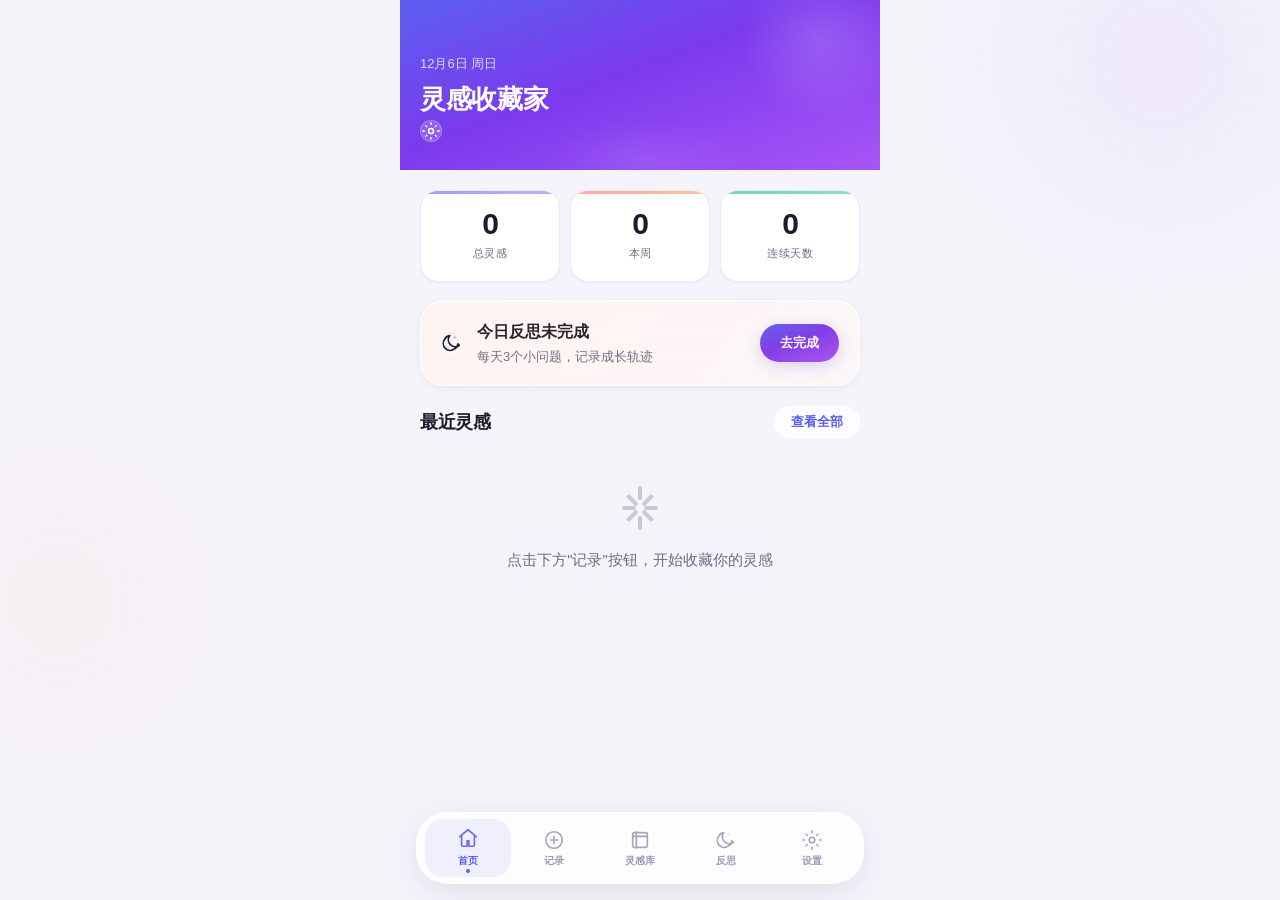
==== commit a680d97b: "fix: WebDAV 405 根因修复 + 按钮 UI 统一紫色风格 - 新增 _routes.json: 路由 /api/* 到 Functions（Cloudflare Pages 默认不路由 " ====
--- a/index.html
+++ b/index.html
@@ -335,6 +335,86 @@
           </div>
         </div>
 
+        <!-- 云同步 -->
+        <div class="settings-group">
+          <div class="settings-group__title">☁️ 云同步 (坚果云)</div>
+          <div class="settings-card">
+            <div class="settings-row">
+              <div class="settings-row__info">
+                <span class="settings-row__label">启用云同步</span>
+                <span class="settings-row__desc" id="sync-status-desc">未开启</span>
+              </div>
+              <label class="switch">
+                <input type="checkbox" id="setting-sync-enabled" onchange="toggleSync()">
+                <span class="switch__slider"></span>
+              </label>
+            </div>
+
+            <div id="sync-config" style="display:none;">
+              <!-- WebDAV 服务器地址 -->
+              <div class="settings-row settings-row--column">
+                <div class="settings-row__info">
+                  <span class="settings-row__label">服务器地址</span>
+                  <span class="settings-row__desc">坚果云WebDAV地址（默认：https://dav.jianguoyun.com/dav/）</span>
+                </div>
+                <input type="text" id="setting-webdav-url" placeholder="https://dav.jianguoyun.com/dav/" style="width:100%;padding:10px 14px;border-radius:var(--r-sm);border:1px solid var(--border);background:var(--glass-bg);font-size:14px;color:var(--text-primary);margin-top:8px;">
+              </div>
+
+              <!-- 坚果云账号 -->
+              <div class="settings-row settings-row--column" style="border-top:1px solid var(--border);padding-top:16px;">
+                <div class="settings-row__info">
+                  <span class="settings-row__label">坚果云账号</span>
+                  <span class="settings-row__desc">注册地址：jianguoyun.com，用邮箱或用户名登录</span>
+                </div>
+                <input type="text" id="setting-webdav-user" placeholder="邮箱或用户名" style="width:100%;padding:10px 14px;border-radius:var(--r-sm);border:1px solid var(--border);background:var(--glass-bg);font-size:14px;color:var(--text-primary);margin-top:8px;">
+              </div>
+
+              <!-- WebDAV 密码 -->
+              <div class="settings-row settings-row--column" style="border-top:1px solid var(--border);padding-top:16px;">
+                <div class="settings-row__info">
+                  <span class="settings-row__label">WebDAV 应用密码</span>
+                  <span class="settings-row__desc">坚果云 → 设置 → 安全选项 → 第三方应用管理 → 添加应用，生成的密码即为此密码（不是登录密码）</span>
+                </div>
+                <input type="password" id="setting-webdav-pass" placeholder="应用密码" style="width:100%;padding:10px 14px;border-radius:var(--r-sm);border:1px solid var(--border);background:var(--glass-bg);font-size:14px;color:var(--text-primary);margin-top:8px;">
+              </div>
+
+              <!-- 测试连接 + 保存 -->
+              <div class="api-key-actions" style="margin-top:12px;">
+                <button class="api-key-actions__btn api-key-actions__btn--test" id="webdav-test-btn" onclick="testWebDAVConnection()">
+                  测试连接
+                </button>
+                <button class="api-key-actions__btn api-key-actions__btn--save" onclick="saveWebDAVSettings()">
+                  保存
+                </button>
+              </div>
+              <div class="api-key-status" id="webdav-status"></div>
+
+              <!-- 自动同步 -->
+              <div class="settings-row" style="border-top:1px solid var(--border);margin-top:16px;">
+                <div class="settings-row__info">
+                  <span class="settings-row__label">自动同步</span>
+                  <span class="settings-row__desc">数据变更时自动同步到坚果云（推荐开启）</span>
+                </div>
+                <label class="switch">
+                  <input type="checkbox" id="setting-auto-sync" checked onchange="saveSyncAutoSetting()">
+                  <span class="switch__slider"></span>
+                </label>
+              </div>
+
+              <!-- 手动同步 + 断开 -->
+              <div class="api-key-actions" style="margin-top:12px;">
+                <button class="api-key-actions__btn api-key-actions__btn--save" onclick="syncNow()">
+                  立即同步
+                </button>
+                <button class="api-key-actions__btn api-key-actions__btn--test" onclick="disconnectSync()" style="color:#EF4444;border-color:#EF4444;">
+                  断开同步
+                </button>
+              </div>
+              <div id="sync-last-time" style="font-size:12px;color:var(--text-tertiary);margin-top:8px;text-align:center;"></div>
+            </div>
+          </div>
+        </div>
+
         <!-- Obsidian 知识库 -->
         <div class="settings-group">
           <div class="settings-group__title">Obsidian 知识库</div>
@@ -385,7 +465,7 @@
             </div>
             <div class="settings-row">
               <span class="settings-row__label">数据存储</span>
-              <span class="settings-row__value">本地浏览器</span>
+              <span class="settings-row__value">本地 + 坚果云</span>
             </div>
             <div class="settings-row">
               <span class="settings-row__label">页面地址</span>
@@ -445,7 +525,25 @@
   <!-- Toast提示 -->
   <div class="toast" id="toast"></div>
 
+  <!-- 备注编辑弹窗 -->
+  <div class="note-modal-overlay" id="note-modal-overlay" style="display:none;" onclick="if(event.target===this)closeNoteModal()">
+    <div class="note-modal">
+      <div class="note-modal__header">
+        <span class="note-modal__title">📝 编辑备注</span>
+        <button class="note-modal__close" onclick="closeNoteModal()">✕</button>
+      </div>
+      <div class="note-modal__label" id="note-modal-context"></div>
+      <textarea class="note-modal__textarea" id="note-modal-textarea" placeholder="写点备注..."></textarea>
+      <div class="note-modal__actions">
+        <button class="note-modal__btn note-modal__btn--delete" id="note-modal-delete-btn" style="display:none;" onclick="deleteNote()">删除备注</button>
+        <button class="note-modal__btn note-modal__btn--cancel" onclick="closeNoteModal()">取消</button>
+        <button class="note-modal__btn note-modal__btn--save" onclick="saveNote()">保存</button>
+      </div>
+    </div>
+  </div>
+
   <script src="js/icons.js"></script>
+  <script src="js/sync.js"></script>
   <script src="js/app.js"></script>
 </body>
 </html>
--- a/css/style.css
+++ b/css/style.css
@@ -2260,3 +2260,134 @@
   margin-top: 8px;
   line-height: 1.6;
 }
+
+/* ===== 备注指示器 ===== */
+.inspiration-card__note-indicator {
+  position: absolute;
+  top: 10px;
+  right: 10px;
+  width: 22px;
+  height: 22px;
+  border-radius: 50%;
+  background: var(--primary-glow);
+  display: flex;
+  align-items: center;
+  justify-content: center;
+  font-size: 11px;
+  z-index: 1;
+}
+
+/* ===== 备注编辑弹窗 ===== */
+.note-modal-overlay {
+  position: fixed;
+  inset: 0;
+  background: rgba(0,0,0,0.5);
+  z-index: 1000;
+  display: flex;
+  align-items: flex-end;
+  justify-content: center;
+  animation: fadeIn 0.2s;
+}
+
+.note-modal {
+  background: var(--card);
+  border-radius: 20px 20px 0 0;
+  width: 100%;
+  max-width: 500px;
+  max-height: 70vh;
+  display: flex;
+  flex-direction: column;
+  padding: 20px 20px 32px;
+  animation: slideUp 0.25s ease-out;
+  box-shadow: 0 -4px 24px rgba(0,0,0,0.15);
+}
+
+.note-modal__header {
+  display: flex;
+  align-items: center;
+  justify-content: space-between;
+  margin-bottom: 16px;
+}
+
+.note-modal__title {
+  font-size: 17px;
+  font-weight: 700;
+  color: var(--text);
+}
+
+.note-modal__close {
+  background: none;
+  border: none;
+  font-size: 20px;
+  color: var(--text-tertiary);
+  cursor: pointer;
+  padding: 4px 8px;
+  border-radius: var(--r-xs);
+}
+
+.note-modal__label {
+  font-size: 12px;
+  color: var(--text-tertiary);
+  margin-bottom: 6px;
+}
+
+.note-modal__textarea {
+  width: 100%;
+  min-height: 120px;
+  border: 1px solid var(--border);
+  border-radius: 12px;
+  padding: 12px 14px;
+  font-size: 14px;
+  line-height: 1.6;
+  font-family: inherit;
+  color: var(--text);
+  background: var(--glass-bg);
+  resize: vertical;
+  outline: none;
+}
+
+.note-modal__textarea:focus {
+  border-color: var(--primary);
+  box-shadow: 0 0 0 3px var(--primary-glow);
+}
+
+.note-modal__actions {
+  display: flex;
+  gap: 10px;
+  margin-top: 16px;
+}
+
+.note-modal__btn {
+  flex: 1;
+  padding: 12px;
+  border: none;
+  border-radius: 12px;
+  font-size: 15px;
+  font-weight: 600;
+  cursor: pointer;
+  transition: all 0.15s;
+}
+
+.note-modal__btn--save {
+  background: var(--primary);
+  color: #fff;
+}
+
+.note-modal__btn--save:active {
+  opacity: 0.85;
+}
+
+.note-modal__btn--delete {
+  background: var(--glass-bg);
+  color: #FF6B6B;
+  border: 1px solid var(--border);
+}
+
+.note-modal__btn--cancel {
+  background: var(--glass-bg);
+  color: var(--text-secondary);
+  border: 1px solid var(--border);
+}
+
+@keyframes fadeIn { from { opacity: 0; } to { opacity: 1; } }
+@keyframes slideUp { from { transform: translateY(100%); } to { transform: translateY(0); } }
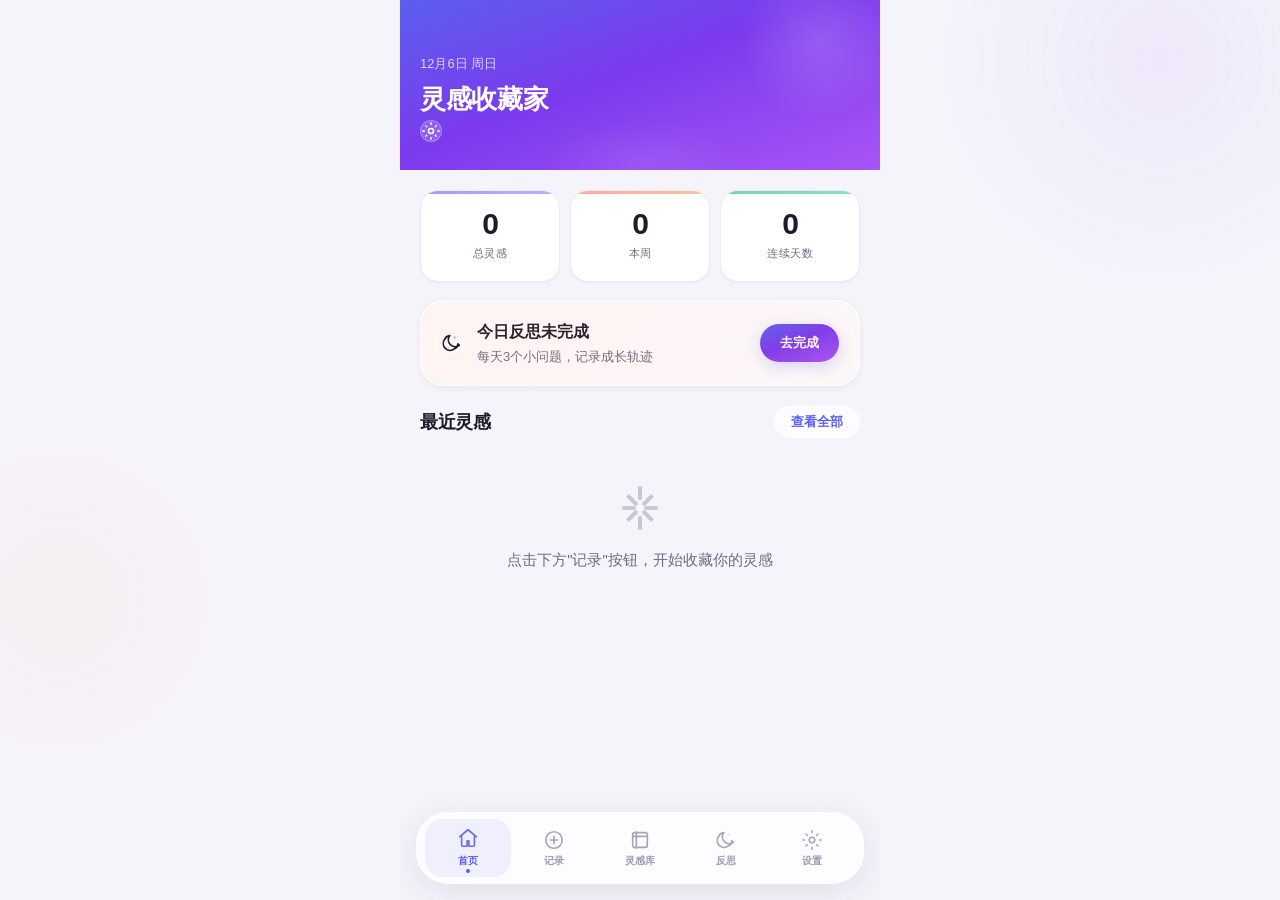
==== commit 2acdff51: "fix: WebDAV 连接测试用 GET 数据文件 + 去除重复错误提示 - Cloudflare Workers fetch() 不支持 PROPFIND → 改用 GET 数据文件测试认证   " ====
--- a/index.html
+++ b/index.html
@@ -387,7 +387,6 @@
                   保存
                 </button>
               </div>
-              <div class="api-key-status" id="webdav-status"></div>
 
               <!-- 自动同步 -->
               <div class="settings-row" style="border-top:1px solid var(--border);margin-top:16px;">
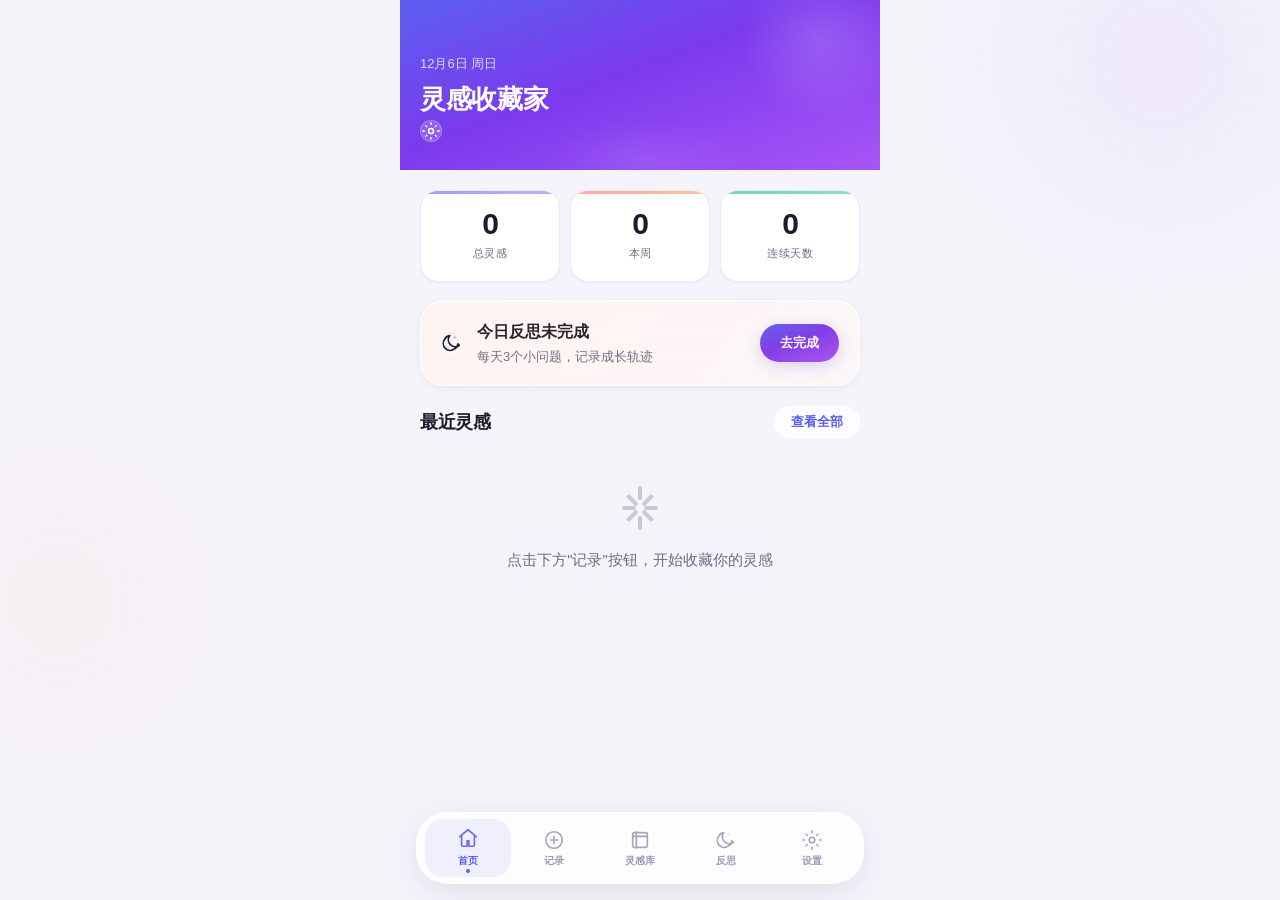
==== commit e7e3f0a7: "feat: 链接解析诊断添加复制按钮（紫色渐变风格） - HTML: 诊断结果下方新增 📋 复制诊断结果 按钮(.api-key-actions__btn--save) - JS: runLinkDi" ====
--- a/index.html
+++ b/index.html
@@ -479,6 +479,9 @@
           <div class="settings-card">
             <button class="settings-action-btn" onclick="runLinkDiagnostic()"><span class="btn-icon" data-icon="stethoscope"></span> 运行链接解析诊断</button>
             <div id="diagnostic-result" style="display:none;margin-top:12px;padding:12px;border-radius:12px;background:var(--glass-bg);font-size:13px;line-height:1.8;white-space:pre-wrap;word-break:break-all;"></div>
+            <div id="diagnostic-copy-wrap" style="display:none;margin-top:8px;">
+              <button class="api-key-actions__btn api-key-actions__btn--save" style="width:100%" onclick="copyDiagnosticResult()">📋 复制诊断结果</button>
+            </div>
           </div>
           <div class="settings-card">
             <button class="settings-action-btn settings-action-btn--danger" onclick="forceResetApp()"><span class="btn-icon" data-icon="refresh"></span> 强制重置应用（清除SW+缓存）</button>
--- a/css/style.css
+++ b/css/style.css
@@ -2391,3 +2391,12 @@
 
 @keyframes fadeIn { from { opacity: 0; } to { opacity: 1; } }
 @keyframes slideUp { from { transform: translateY(100%); } to { transform: translateY(0); } }
+
+/* 诊断结果 — 复制按钮 */
+#diagnostic-copy-wrap {
+  animation: fadeIn 0.3s ease;
+}
+#diagnostic-copy-wrap .api-key-actions__btn--save {
+  padding: 10px;
+  font-size: 14px;
+}
